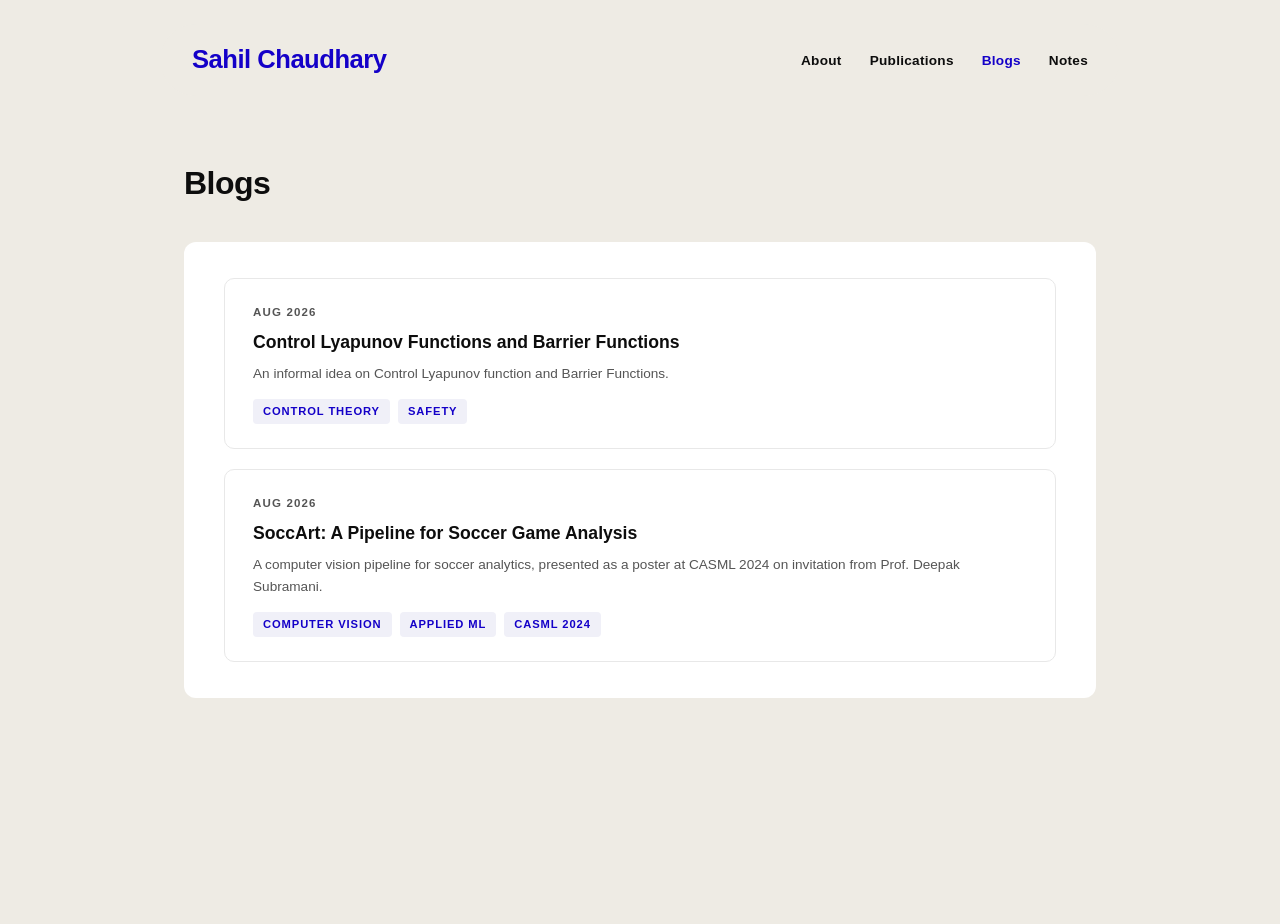
==== blogs.html @ d7c9ebf5 "Add SoccArt blog post and unify site typography - New blog post covering the SoccArt soccer-analysis" ====
<!DOCTYPE html>
<html lang="en">
<head>
  <meta charset="UTF-8" />
  <meta name="viewport" content="width=device-width, initial-scale=1.0" />
  <title>Blogs · Sahil Chaudhary</title>
  <link rel="stylesheet" href="style.css" />
</head>
<body>

  <nav>
    <a href="index.html" class="nav-name">Sahil Chaudhary</a>
    <ul class="nav-links">
      <li><a href="index.html">About</a></li>
      <li><a href="publications.html">Publications</a></li>
      <li><a href="blogs.html" class="active">Blogs</a></li>
      <li><a href="notes.html">Notes</a></li>
    </ul>
  </nav>

  <div class="page">

    <div class="page-header">
      <h1>Blogs</h1>
    </div>

    <div class="card">
      <div class="blog-grid">

        <!-- ── ADD NEW BLOG POSTS BELOW THIS LINE ── -->
        <!-- Each post is a separate HTML file in the /blogs/ folder.        -->
        <!-- Copy one <a class="blog-card"> block, update the href and text. -->

        <!-- EXAMPLE POST — delete or replace this -->
        
        <!-- <a href="blogs/density_functions.html" class="blog-card">
          <p class="blog-date">June 2026</p>
          <p class="blog-title">Neural Control Density Functions</p>
          <p class="blog-excerpt">
            An overview of our ICML 2026 paper on blending neural control density functions for stabilization and safety.
          </p>
          <div class="blog-tags">
            <span class="tag">Control Theory</span>
            <span class="tag">ML</span>
            <span class="tag">ICML 2026</span>
          </div>
        </a> -->
        
        <a href="blogs/example-post.html" class="blog-card">
          <p class="blog-date">Aug 2026</p>
          <p class="blog-title">Control Lyapunov Functions and Barrier Functions</p>
          <p class="blog-excerpt">
            An informal idea on Control Lyapunov function and Barrier Functions.
          </p>
          <div class="blog-tags">
            <span class="tag">Control Theory</span>
            <span class="tag">Safety</span>
          </div>
        </a>

        <a href="blogs/soccart.html" class="blog-card">
          <p class="blog-date">Aug 2026</p>
          <p class="blog-title">SoccArt: A Pipeline for Soccer Game Analysis</p>
          <p class="blog-excerpt">
            A computer vision pipeline for soccer analytics, presented as a poster at CASML 2024 on invitation
            from Prof. Deepak Subramani.
          </p>
          <div class="blog-tags">
            <span class="tag">Computer Vision</span>
            <span class="tag">Applied ML</span>
            <span class="tag">CASML 2024</span>
          </div>
        </a>

        <!-- ── END BLOG POSTS ── -->

      </div>
    </div>

  </div>

</body>
</html>
---- style.css ----
:root {
  --blue: #1400C8;
  --white: #FFFFFF;
  --off-white: #eeebe4;
  --red: #E8000D;
  --dark: #0D0D0D;
  --card-bg: #FFFFFF;
  --text-muted: #555;
}

* {
  margin: 0;
  padding: 0;
  box-sizing: border-box;
}

html {
  scroll-behavior: smooth;
}

body {
  background: var(--off-white);
  color: var(--white);
  font-family: Arial, Helvetica, sans-serif;
  font-size: 15px;
  line-height: 1.7;
  min-height: 100vh;
}

/* ── NAV ── */
nav {
  background: var(--off-white);
  border-radius: 999px;
  margin: 24px auto;
  max-width: 960px;
  padding: 14px 32px;
  display: flex;
  align-items: center;
  justify-content: space-between;
}

.nav-name {
  font-weight: 700;
  font-size: 1.6rem;
  color: var(--blue);
  text-decoration: none;
  letter-spacing: -0.5px;
}

.nav-links {
  display: flex;
  gap: 28px;
  list-style: none;
}

.nav-links a {
  font-weight: 700;
  font-size: 0.85rem;
  color: var(--dark);
  text-decoration: none;
  letter-spacing: 0.02em;
  transition: color 0.2s;
}

.nav-links a:hover,
.nav-links a.active {
  color: var(--blue);
}

/* ──  WRAPPER ── */
.page {
  max-width: 960px;
  margin: 0 auto;
  padding: 0 24px 80px;
}

/* ── HERO (About page) ── */
.hero {
  display: grid;
  grid-template-columns: 1fr auto;
  gap: 48px;
  align-items: center;
  padding: 40px 0 48px;
}

.hero-text h1 {
  font-size: 2.4rem;
  font-weight: 700;
  line-height: 1.2;
  margin-bottom: 8px;
  letter-spacing: -0.5px;
  color: #000000;
}

.hero-text .role {
  font-size: 0.8rem;
  font-weight: 700;
  letter-spacing: 0.15em;
  text-transform: uppercase;
  color: rgba(0, 0, 0, 0.6);
  margin-bottom: 24px;
}

.hero-text p {
  color: rgba(0, 0, 0, 0.88);
  font-size: 0.92rem;
  margin-bottom: 16px;
  max-width: 520px;
}

.hero-text p strong {
  color: var(--dark);
  font-weight: 700;
}

/* Links inside the blue hero section */
.hero-text a {
  color: #000000;
  text-underline-offset: 3px;
}

.hero-text a:hover {
  color: #202020;
  /* color: var(--white); */
}
.contact-links {
  display: flex;
  gap: 16px;
  margin-top: 28px;
  flex-wrap: wrap;
}

.contact-links a {
  color: var(--dark);
  font-size: 0.78rem;
  font-weight: 700;
  letter-spacing: 0.08em;
  text-decoration: none;
  border: 1.5px solid rgba(0, 0, 0, 0.4);
  padding: 7px 18px;
  border-radius: 999px;
  transition: all 0.2s;
}

.contact-links a:hover {
  background: var(--dark);
  color: var(--white);
  border-color: var(--dark);
}

.hero-photo {
  width: 250px;
  height: 250px;
  border-radius: 50%;
  object-fit: cover;
  object-position: center top;
  border: 4px solid rgba(21, 10, 76, 0.2);
  flex-shrink: 0;
}

/* ── CARD ── */
.card {
  background: var(--card-bg);
  color: var(--dark);
  border-radius: 12px;
  padding: 36px 40px;
  margin-bottom: 24px;
}

.card h2 {
  font-size: 1.6rem;
  font-weight: 700;
  margin-bottom: 28px;
  color: var(--dark);
}

/* ── NEWS ── */
.news-item {
  display: grid;
  grid-template-columns: auto 1fr;
  gap: 12px 20px;
  padding: 14px 0;
  border-bottom: 1px solid #eee;
  align-items: start;
}

.news-item:last-child {
  border-bottom: none;
}

.news-tag {
  font-size: 0.7rem;
  font-weight: 700;
  letter-spacing: 0.1em;
  text-transform: uppercase;
  background: var(--blue);
  color: var(--white);
  padding: 3px 10px;
  border-radius: 4px;
  white-space: nowrap;
  margin-top: 2px;
}

.news-tag.red { background: var(--red); }
.news-tag.dark { background: var(--dark); }

.news-text {
  font-size: 0.88rem;
  color: #222;
  line-height: 1.6;
}

.news-text strong { color: var(--blue); }
.news-text .highlight { color: var(--red); font-weight: 700; }

/* ── PUBLICATIONS ── */
.pub-item {
  padding: 20px 0;
  border-bottom: 1px solid #eee;
}

.pub-item:last-child { border-bottom: none; }

.pub-venue {
  font-size: 0.72rem;
  font-weight: 700;
  letter-spacing: 0.12em;
  text-transform: uppercase;
  color: var(--red);
  margin-bottom: 6px;
}

.pub-title {
  font-size: 1.15rem;
  font-weight: 700;
  color: var(--dark);
  text-decoration: none;
  line-height: 1.4;
  display: block;
  margin-bottom: 8px;
  transition: color 0.2s;
}

.pub-title:hover { color: var(--blue); }

.pub-authors {
  font-size: 0.82rem;
  color: var(--text-muted);
}

.pub-links {
  margin-top: 10px;
  display: flex;
  gap: 10px;
}

.pub-links a {
  font-size: 0.75rem;
  font-weight: 700;
  letter-spacing: 0.06em;
  color: var(--blue);
  text-decoration: none;
  border: 1.5px solid var(--blue);
  padding: 4px 12px;
  border-radius: 4px;
  transition: all 0.2s;
}

.pub-links a:hover {
  background: var(--blue);
  color: var(--white);
}

/* ── BLOGS ── */
.blog-grid {
  display: grid;
  gap: 20px;
}

.blog-card {
  border: 1.5px solid #e8e8e8;
  border-radius: 10px;
  padding: 24px 28px;
  text-decoration: none;
  color: var(--dark);
  transition: all 0.2s;
  display: block;
}

.blog-card:hover {
  border-color: var(--blue);
  transform: translateY(-2px);
  box-shadow: 0 8px 24px rgba(20,0,200,0.08);
}

.blog-date {
  font-size: 0.72rem;
  font-weight: 700;
  letter-spacing: 0.1em;
  text-transform: uppercase;
  color: var(--text-muted);
  margin-bottom: 8px;
}

.blog-title {
  font-size: 1.1rem;
  font-weight: 700;
  margin-bottom: 8px;
  line-height: 1.4;
}

.blog-excerpt {
  font-size: 0.85rem;
  color: var(--text-muted);
  line-height: 1.6;
}

.blog-tags {
  margin-top: 14px;
  display: flex;
  gap: 8px;
  flex-wrap: wrap;
}

.tag {
  font-size: 0.7rem;
  font-weight: 700;
  letter-spacing: 0.08em;
  text-transform: uppercase;
  background: #f0f0f8;
  color: var(--blue);
  padding: 3px 10px;
  border-radius: 4px;
}

/* ── NOTES ── */
.notes-section {
  margin-bottom: 32px;
}

.notes-section h3 {
  font-size: 1.1rem;
  font-weight: 700;
  color: var(--dark);
  margin-bottom: 16px;
  padding-bottom: 10px;
  border-bottom: 2px solid #f0f0f0;
}

.note-item {
  display: flex;
  justify-content: space-between;
  align-items: center;
  padding: 12px 0;
  border-bottom: 1px dashed #eee;
  gap: 16px;
}

.note-item:last-child { border-bottom: none; }

.note-title {
  font-size: 0.88rem;
  color: var(--dark);
  text-decoration: none;
  transition: color 0.2s;
}

.note-title:hover { color: var(--blue); }

.note-meta {
  font-size: 0.72rem;
  font-weight: 700;
  letter-spacing: 0.06em;
  text-transform: uppercase;
  color: var(--text-muted);
  white-space: nowrap;
}

/* ── EMPTY STATE ── */
.empty-state {
  text-align: center;
  padding: 60px 20px;
  color: var(--text-muted);
}

.empty-state p {
  font-size: 0.88rem;
  margin-top: 12px;
}

/* ── PAGE HEADER (non-home pages) ── */
.page-header {
  padding: 36px 0 32px;
}

.page-header h1 {
  font-size: 2rem;
  font-weight: 700;
  letter-spacing: -0.5px;
  color: var(--dark);
}

/* ── RESPONSIVE ── */
@media (max-width: 640px) {
  nav {
    border-radius: 16px;
    margin: 12px;
    padding: 14px 20px;
    flex-wrap: wrap;
    gap: 12px;
  }

  .nav-links { gap: 16px; }

  .hero {
    grid-template-columns: 1fr;
    text-align: center;
  }

  .hero-photo {
    width: 150px;
    height: 150px;
    margin: 0 auto;
    order: -1;
  }

  .contact-links { justify-content: center; }

  .card { padding: 24px 20px; }

  .news-item { grid-template-columns: 1fr; }
}
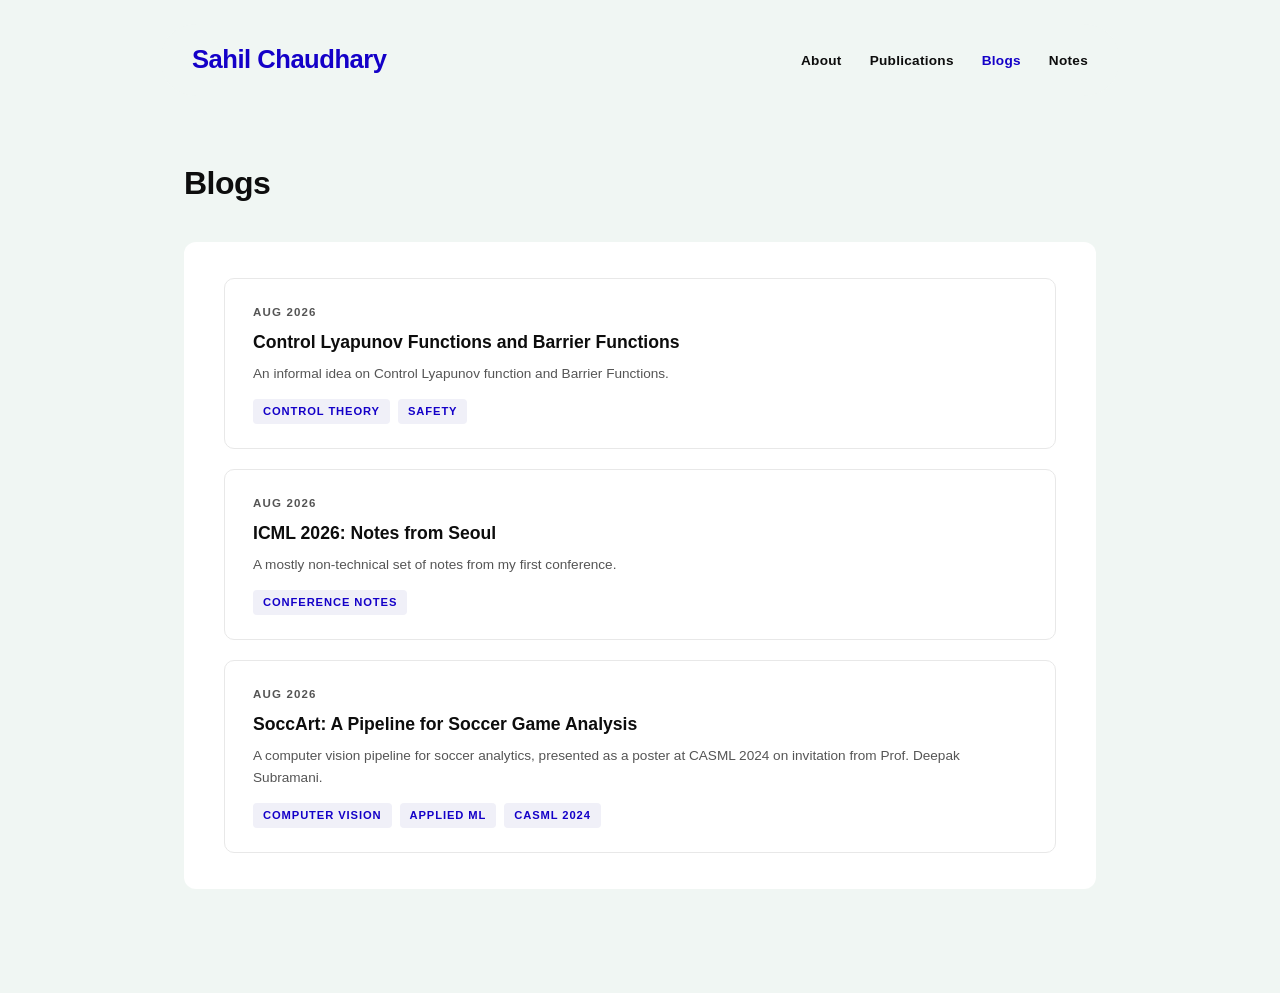
==== commit 69b71add: "added ICML blog" ====
--- a/blogs.html
+++ b/blogs.html
@@ -58,6 +58,17 @@
           </div>
         </a>
 
+        <a href="blogs/ICML_2026_Korea.html" class="blog-card">
+          <p class="blog-date">Aug 2026</p>
+          <p class="blog-title">ICML 2026: Notes from Seoul</p>
+          <p class="blog-excerpt">
+            A mostly non-technical set of notes from my first conference.
+          </p>
+          <div class="blog-tags">
+            <span class="tag">Conference Notes</span>
+          </div>
+        </a>
+
         <a href="blogs/soccart.html" class="blog-card">
           <p class="blog-date">Aug 2026</p>
           <p class="blog-title">SoccArt: A Pipeline for Soccer Game Analysis</p>
--- a/style.css
+++ b/style.css
@@ -1,7 +1,7 @@
 :root {
   --blue: #1400C8;
   --white: #FFFFFF;
-  --off-white: #eeebe4;
+  --off-white: #f0f6f3;
   --red: #E8000D;
   --dark: #0D0D0D;
   --card-bg: #FFFFFF;
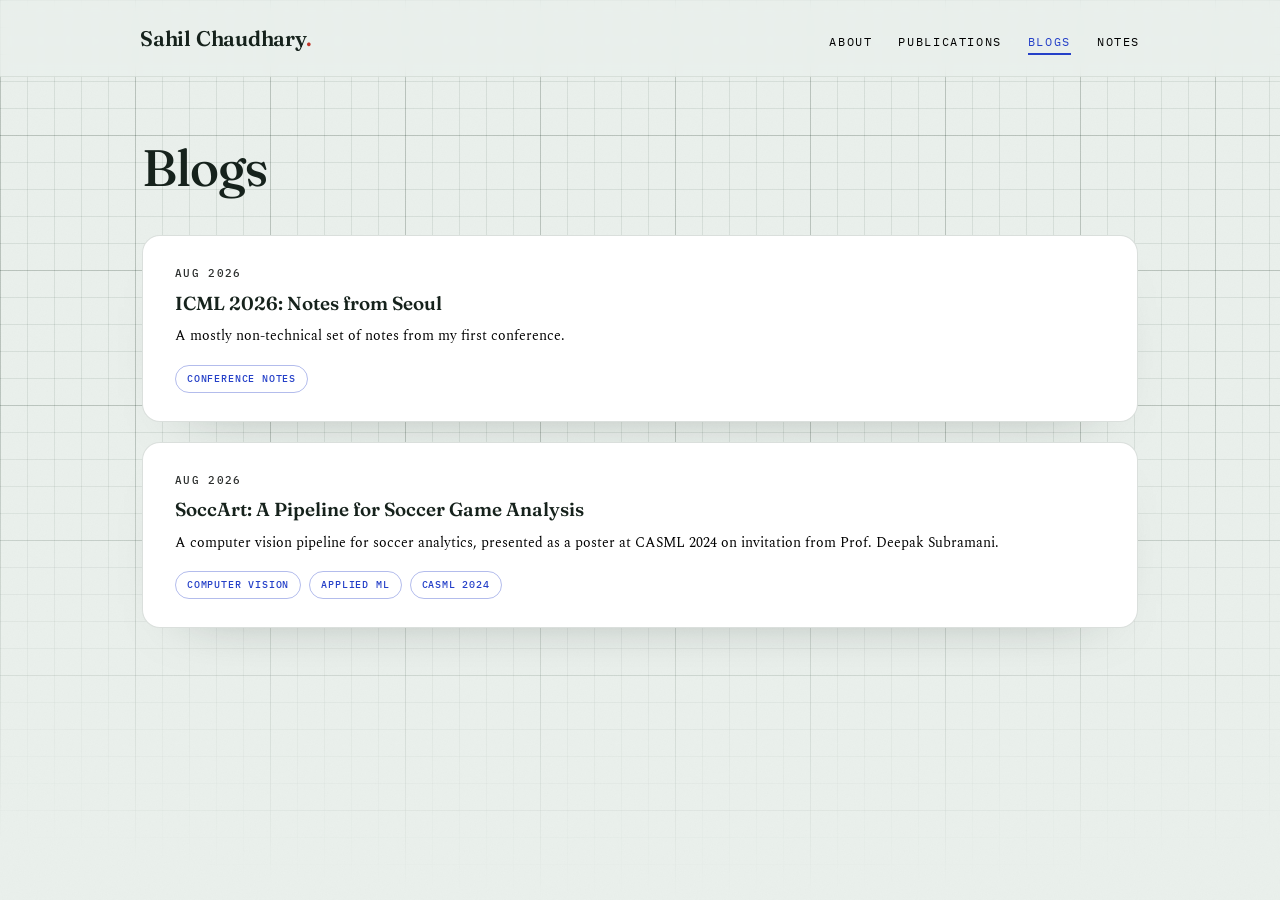
==== commit bf0d5451: "added some stylezation" ====
--- a/blogs.html
+++ b/blogs.html
@@ -4,91 +4,99 @@
   <meta charset="UTF-8" />
   <meta name="viewport" content="width=device-width, initial-scale=1.0" />
   <title>Blogs · Sahil Chaudhary</title>
+  <link rel="preconnect" href="https://fonts.googleapis.com">
+  <link rel="preconnect" href="https://fonts.gstatic.com" crossorigin>
+  <link href="https://fonts.googleapis.com/css2?family=Fraunces:opsz,wght@9..144,400;9..144,500;9..144,600&family=Spectral:ital,wght@0,400;0,500;1,400&family=IBM+Plex+Mono:wght@400;500;600&display=swap" rel="stylesheet">
   <link rel="stylesheet" href="style.css" />
 </head>
 <body>
-
-  <nav>
-    <a href="index.html" class="nav-name">Sahil Chaudhary</a>
-    <ul class="nav-links">
-      <li><a href="index.html">About</a></li>
-      <li><a href="publications.html">Publications</a></li>
-      <li><a href="blogs.html" class="active">Blogs</a></li>
-      <li><a href="notes.html">Notes</a></li>
-    </ul>
-  </nav>
+  <div class="grid-layer" aria-hidden="true"></div>
+  <div class="grain-layer" aria-hidden="true"></div>
 
   <div class="page">
+    <header class="nav">
+      <div class="wrap nav-inner">
+        <a class="brand" href="index.html">Sahil Chaudhary<span class="dot">.</span></a>
+        <nav class="menu" aria-label="Primary">
+          <a href="index.html">About</a>
+          <a href="publications.html">Publications</a>
+          <a href="blogs.html" aria-current="page">Blogs</a>
+          <a href="notes.html">Notes</a>
+        </nav>
+      </div>
+    </header>
 
-    <div class="page-header">
-      <h1>Blogs</h1>
-    </div>
+    <main class="wrap">
+      <div class="page-head">
+        <h1>Blogs</h1>
+      </div>
 
-    <div class="card">
-      <div class="blog-grid">
+      <section class="section-block">
+        <div class="blog-grid">
 
-        <!-- ── ADD NEW BLOG POSTS BELOW THIS LINE ── -->
-        <!-- Each post is a separate HTML file in the /blogs/ folder.        -->
-        <!-- Copy one <a class="blog-card"> block, update the href and text. -->
+          <!-- ── ADD NEW BLOG POSTS BELOW THIS LINE ── -->
+          <!-- Each post is a separate HTML file in the /blogs/ folder.        -->
+          <!-- Copy one <a class="blog-card"> block, update the href and text. -->
 
-        <!-- EXAMPLE POST — delete or replace this -->
-        
-        <!-- <a href="blogs/density_functions.html" class="blog-card">
-          <p class="blog-date">June 2026</p>
-          <p class="blog-title">Neural Control Density Functions</p>
-          <p class="blog-excerpt">
-            An overview of our ICML 2026 paper on blending neural control density functions for stabilization and safety.
-          </p>
-          <div class="blog-tags">
-            <span class="tag">Control Theory</span>
-            <span class="tag">ML</span>
-            <span class="tag">ICML 2026</span>
-          </div>
-        </a> -->
-        
-        <a href="blogs/example-post.html" class="blog-card">
-          <p class="blog-date">Aug 2026</p>
-          <p class="blog-title">Control Lyapunov Functions and Barrier Functions</p>
-          <p class="blog-excerpt">
-            An informal idea on Control Lyapunov function and Barrier Functions.
-          </p>
-          <div class="blog-tags">
-            <span class="tag">Control Theory</span>
-            <span class="tag">Safety</span>
-          </div>
-        </a>
+          <!-- EXAMPLE POST — delete or replace this -->
 
-        <a href="blogs/ICML_2026_Korea.html" class="blog-card">
-          <p class="blog-date">Aug 2026</p>
-          <p class="blog-title">ICML 2026: Notes from Seoul</p>
-          <p class="blog-excerpt">
-            A mostly non-technical set of notes from my first conference.
-          </p>
-          <div class="blog-tags">
-            <span class="tag">Conference Notes</span>
-          </div>
-        </a>
+          <!-- <a href="blogs/density_functions.html" class="blog-card reveal">
+            <p class="blog-date">June 2026</p>
+            <p class="blog-title">Neural Control Density Functions</p>
+            <p class="blog-excerpt">
+              An overview of our ICML 2026 paper on blending neural control density functions for stabilization and safety.
+            </p>
+            <div class="blog-tags">
+              <span class="tag-pill">Control Theory</span>
+              <span class="tag-pill">ML</span>
+              <span class="tag-pill">ICML 2026</span>
+            </div>
+          </a> -->
+<!-- 
+          <a href="blogs/example-post.html" class="blog-card reveal">
+            <p class="blog-date">Aug 2026</p>
+            <p class="blog-title">Control Lyapunov Functions and Barrier Functions</p>
+            <p class="blog-excerpt">
+              An informal idea on Control Lyapunov function and Barrier Functions.
+            </p>
+            <div class="blog-tags">
+              <span class="tag-pill">Control Theory</span>
+              <span class="tag-pill">Safety</span>
+            </div>
+          </a> -->
 
-        <a href="blogs/soccart.html" class="blog-card">
-          <p class="blog-date">Aug 2026</p>
-          <p class="blog-title">SoccArt: A Pipeline for Soccer Game Analysis</p>
-          <p class="blog-excerpt">
-            A computer vision pipeline for soccer analytics, presented as a poster at CASML 2024 on invitation
-            from Prof. Deepak Subramani.
-          </p>
-          <div class="blog-tags">
-            <span class="tag">Computer Vision</span>
-            <span class="tag">Applied ML</span>
-            <span class="tag">CASML 2024</span>
-          </div>
-        </a>
+          <a href="blogs/ICML_2026_Korea.html" class="blog-card reveal">
+            <p class="blog-date">Aug 2026</p>
+            <p class="blog-title">ICML 2026: Notes from Seoul</p>
+            <p class="blog-excerpt">
+              A mostly non-technical set of notes from my first conference.
+            </p>
+            <div class="blog-tags">
+              <span class="tag-pill">Conference Notes</span>
+            </div>
+          </a>
 
-        <!-- ── END BLOG POSTS ── -->
+          <a href="blogs/soccart.html" class="blog-card reveal">
+            <p class="blog-date">Aug 2026</p>
+            <p class="blog-title">SoccArt: A Pipeline for Soccer Game Analysis</p>
+            <p class="blog-excerpt">
+              A computer vision pipeline for soccer analytics, presented as a poster at CASML 2024 on invitation
+              from Prof. Deepak Subramani.
+            </p>
+            <div class="blog-tags">
+              <span class="tag-pill">Computer Vision</span>
+              <span class="tag-pill">Applied ML</span>
+              <span class="tag-pill">CASML 2024</span>
+            </div>
+          </a>
 
-      </div>
-    </div>
+          <!-- ── END BLOG POSTS ── -->
 
+        </div>
+      </section>
+    </main>
   </div>
 
+  <script src="script.js"></script>
 </body>
 </html>
--- a/style.css
+++ b/style.css
@@ -1,432 +1,284 @@
-:root {
-  --blue: #1400C8;
-  --white: #FFFFFF;
-  --off-white: #f0f6f3;
-  --red: #E8000D;
-  --dark: #0D0D0D;
-  --card-bg: #FFFFFF;
-  --text-muted: #555;
-}
-
-* {
-  margin: 0;
-  padding: 0;
-  box-sizing: border-box;
-}
-
-html {
-  scroll-behavior: smooth;
-}
-
-body {
-  background: var(--off-white);
-  color: var(--white);
-  font-family: Arial, Helvetica, sans-serif;
-  font-size: 15px;
-  line-height: 1.7;
-  min-height: 100vh;
-}
-
-/* ── NAV ── */
-nav {
-  background: var(--off-white);
-  border-radius: 999px;
-  margin: 24px auto;
-  max-width: 960px;
-  padding: 14px 32px;
-  display: flex;
-  align-items: center;
-  justify-content: space-between;
-}
-
-.nav-name {
-  font-weight: 700;
-  font-size: 1.6rem;
-  color: var(--blue);
-  text-decoration: none;
-  letter-spacing: -0.5px;
-}
-
-.nav-links {
-  display: flex;
-  gap: 28px;
-  list-style: none;
-}
-
-.nav-links a {
-  font-weight: 700;
-  font-size: 0.85rem;
-  color: var(--dark);
-  text-decoration: none;
-  letter-spacing: 0.02em;
-  transition: color 0.2s;
-}
-
-.nav-links a:hover,
-.nav-links a.active {
-  color: var(--blue);
-}
-
-/* ──  WRAPPER ── */
-.page {
-  max-width: 960px;
-  margin: 0 auto;
-  padding: 0 24px 80px;
-}
-
-/* ── HERO (About page) ── */
-.hero {
-  display: grid;
-  grid-template-columns: 1fr auto;
-  gap: 48px;
-  align-items: center;
-  padding: 40px 0 48px;
-}
-
-.hero-text h1 {
-  font-size: 2.4rem;
-  font-weight: 700;
-  line-height: 1.2;
-  margin-bottom: 8px;
-  letter-spacing: -0.5px;
-  color: #000000;
-}
-
-.hero-text .role {
-  font-size: 0.8rem;
-  font-weight: 700;
-  letter-spacing: 0.15em;
-  text-transform: uppercase;
-  color: rgba(0, 0, 0, 0.6);
-  margin-bottom: 24px;
-}
-
-.hero-text p {
-  color: rgba(0, 0, 0, 0.88);
-  font-size: 0.92rem;
-  margin-bottom: 16px;
-  max-width: 520px;
-}
-
-.hero-text p strong {
-  color: var(--dark);
-  font-weight: 700;
-}
-
-/* Links inside the blue hero section */
-.hero-text a {
-  color: #000000;
-  text-underline-offset: 3px;
-}
-
-.hero-text a:hover {
-  color: #202020;
-  /* color: var(--white); */
-}
-.contact-links {
-  display: flex;
-  gap: 16px;
-  margin-top: 28px;
-  flex-wrap: wrap;
-}
-
-.contact-links a {
-  color: var(--dark);
-  font-size: 0.78rem;
-  font-weight: 700;
-  letter-spacing: 0.08em;
-  text-decoration: none;
-  border: 1.5px solid rgba(0, 0, 0, 0.4);
-  padding: 7px 18px;
-  border-radius: 999px;
-  transition: all 0.2s;
-}
-
-.contact-links a:hover {
-  background: var(--dark);
-  color: var(--white);
-  border-color: var(--dark);
-}
-
-.hero-photo {
-  width: 250px;
-  height: 250px;
-  border-radius: 50%;
-  object-fit: cover;
-  object-position: center top;
-  border: 4px solid rgba(21, 10, 76, 0.2);
-  flex-shrink: 0;
-}
-
-/* ── CARD ── */
-.card {
-  background: var(--card-bg);
-  color: var(--dark);
-  border-radius: 12px;
-  padding: 36px 40px;
-  margin-bottom: 24px;
-}
-
-.card h2 {
-  font-size: 1.6rem;
-  font-weight: 700;
-  margin-bottom: 28px;
-  color: var(--dark);
-}
-
-/* ── NEWS ── */
-.news-item {
-  display: grid;
-  grid-template-columns: auto 1fr;
-  gap: 12px 20px;
-  padding: 14px 0;
-  border-bottom: 1px solid #eee;
-  align-items: start;
-}
-
-.news-item:last-child {
-  border-bottom: none;
-}
-
-.news-tag {
-  font-size: 0.7rem;
-  font-weight: 700;
-  letter-spacing: 0.1em;
-  text-transform: uppercase;
-  background: var(--blue);
-  color: var(--white);
-  padding: 3px 10px;
-  border-radius: 4px;
-  white-space: nowrap;
-  margin-top: 2px;
-}
-
-.news-tag.red { background: var(--red); }
-.news-tag.dark { background: var(--dark); }
-
-.news-text {
-  font-size: 0.88rem;
-  color: #222;
-  line-height: 1.6;
-}
-
-.news-text strong { color: var(--blue); }
-.news-text .highlight { color: var(--red); font-weight: 700; }
-
-/* ── PUBLICATIONS ── */
-.pub-item {
-  padding: 20px 0;
-  border-bottom: 1px solid #eee;
-}
-
-.pub-item:last-child { border-bottom: none; }
-
-.pub-venue {
-  font-size: 0.72rem;
-  font-weight: 700;
-  letter-spacing: 0.12em;
-  text-transform: uppercase;
-  color: var(--red);
-  margin-bottom: 6px;
-}
-
-.pub-title {
-  font-size: 1.15rem;
-  font-weight: 700;
-  color: var(--dark);
-  text-decoration: none;
-  line-height: 1.4;
-  display: block;
-  margin-bottom: 8px;
-  transition: color 0.2s;
-}
-
-.pub-title:hover { color: var(--blue); }
-
-.pub-authors {
-  font-size: 0.82rem;
-  color: var(--text-muted);
-}
-
-.pub-links {
-  margin-top: 10px;
-  display: flex;
-  gap: 10px;
-}
-
-.pub-links a {
-  font-size: 0.75rem;
-  font-weight: 700;
-  letter-spacing: 0.06em;
-  color: var(--blue);
-  text-decoration: none;
-  border: 1.5px solid var(--blue);
-  padding: 4px 12px;
-  border-radius: 4px;
-  transition: all 0.2s;
-}
-
-.pub-links a:hover {
-  background: var(--blue);
-  color: var(--white);
-}
-
-/* ── BLOGS ── */
-.blog-grid {
-  display: grid;
-  gap: 20px;
-}
-
-.blog-card {
-  border: 1.5px solid #e8e8e8;
-  border-radius: 10px;
-  padding: 24px 28px;
-  text-decoration: none;
-  color: var(--dark);
-  transition: all 0.2s;
-  display: block;
-}
-
-.blog-card:hover {
-  border-color: var(--blue);
-  transform: translateY(-2px);
-  box-shadow: 0 8px 24px rgba(20,0,200,0.08);
-}
-
-.blog-date {
-  font-size: 0.72rem;
-  font-weight: 700;
-  letter-spacing: 0.1em;
-  text-transform: uppercase;
-  color: var(--text-muted);
-  margin-bottom: 8px;
-}
-
-.blog-title {
-  font-size: 1.1rem;
-  font-weight: 700;
-  margin-bottom: 8px;
-  line-height: 1.4;
-}
-
-.blog-excerpt {
-  font-size: 0.85rem;
-  color: var(--text-muted);
-  line-height: 1.6;
-}
-
-.blog-tags {
-  margin-top: 14px;
-  display: flex;
-  gap: 8px;
-  flex-wrap: wrap;
-}
-
-.tag {
-  font-size: 0.7rem;
-  font-weight: 700;
-  letter-spacing: 0.08em;
-  text-transform: uppercase;
-  background: #f0f0f8;
-  color: var(--blue);
-  padding: 3px 10px;
-  border-radius: 4px;
-}
-
-/* ── NOTES ── */
-.notes-section {
-  margin-bottom: 32px;
-}
-
-.notes-section h3 {
-  font-size: 1.1rem;
-  font-weight: 700;
-  color: var(--dark);
-  margin-bottom: 16px;
-  padding-bottom: 10px;
-  border-bottom: 2px solid #f0f0f0;
-}
-
-.note-item {
-  display: flex;
-  justify-content: space-between;
-  align-items: center;
-  padding: 12px 0;
-  border-bottom: 1px dashed #eee;
-  gap: 16px;
-}
-
-.note-item:last-child { border-bottom: none; }
-
-.note-title {
-  font-size: 0.88rem;
-  color: var(--dark);
-  text-decoration: none;
-  transition: color 0.2s;
-}
-
-.note-title:hover { color: var(--blue); }
-
-.note-meta {
-  font-size: 0.72rem;
-  font-weight: 700;
-  letter-spacing: 0.06em;
-  text-transform: uppercase;
-  color: var(--text-muted);
-  white-space: nowrap;
-}
-
-/* ── EMPTY STATE ── */
-.empty-state {
-  text-align: center;
-  padding: 60px 20px;
-  color: var(--text-muted);
-}
-
-.empty-state p {
-  font-size: 0.88rem;
-  margin-top: 12px;
-}
-
-/* ── PAGE HEADER (non-home pages) ── */
-.page-header {
-  padding: 36px 0 32px;
-}
-
-.page-header h1 {
-  font-size: 2rem;
-  font-weight: 700;
-  letter-spacing: -0.5px;
-  color: var(--dark);
-}
-
-/* ── RESPONSIVE ── */
-@media (max-width: 640px) {
-  nav {
-    border-radius: 16px;
-    margin: 12px;
-    padding: 14px 20px;
-    flex-wrap: wrap;
-    gap: 12px;
-  }
-
-  .nav-links { gap: 16px; }
-
-  .hero {
-    grid-template-columns: 1fr;
-    text-align: center;
-  }
-
-  .hero-photo {
-    width: 150px;
-    height: 150px;
-    margin: 0 auto;
-    order: -1;
-  }
-
-  .contact-links { justify-content: center; }
-
-  .card { padding: 24px 20px; }
-
-  .news-item { grid-template-columns: 1fr; }
-}
+:root{
+  --paper:#eaf0ec;
+  --ink:#16221c;
+  --ink-soft:#000000;
+  --ink-faint:#2c2f2e;
+  --pen-blue:#2540c8;
+  --pen-blue-deep:#1b2e8f;
+  --pen-red:#bf3529;
+  --line:rgba(30,55,42,.09);
+  --line-strong:rgba(30,55,42,.16);
+  --frame:#fbfdfb;
+  --grain:.05;
+  --serif:"Spectral",Georgia,serif;
+  --display:"Fraunces",Georgia,serif;
+  --mono:"IBM Plex Mono",ui-monospace,SFMono-Regular,Menlo,monospace;
+}
+
+*{box-sizing:border-box;}
+html{scroll-behavior:smooth;}
+body{
+  margin:0;
+  background:var(--paper);
+  color:var(--ink);
+  font-family:var(--serif);
+  font-size:17px;
+  line-height:1.72;
+  -webkit-font-smoothing:antialiased;
+  text-rendering:optimizeLegibility;
+}
+
+/* ---- graph-paper grid (fixed, behind everything) ---- */
+.grid-layer{
+  position:fixed; inset:0; z-index:0; pointer-events:none;
+  background-image:
+    linear-gradient(to right, var(--line) 1px, transparent 1px),
+    linear-gradient(to bottom, var(--line) 1px, transparent 1px),
+    linear-gradient(to right, var(--line-strong) 1px, transparent 1px),
+    linear-gradient(to bottom, var(--line-strong) 1px, transparent 1px);
+  background-size:27px 27px, 27px 27px, 135px 135px, 135px 135px;
+  -webkit-mask-image:radial-gradient(140% 100% at 50% 0%, #000 55%, transparent 100%);
+          mask-image:radial-gradient(140% 100% at 50% 0%, #000 55%, transparent 100%);
+}
+/* ---- film grain (fixed, opacity driven by scroll) ---- */
+.grain-layer{
+  position:fixed; inset:0; z-index:1; pointer-events:none;
+  mix-blend-mode:multiply;
+  opacity:var(--grain);
+  transition:opacity .25s linear;
+  background-image:url("data:image/svg+xml;utf8,<svg xmlns='http://www.w3.org/2000/svg' width='220' height='220'><filter id='n'><feTurbulence type='fractalNoise' baseFrequency='0.82' numOctaves='2' stitchTiles='stitch'/><feColorMatrix type='saturate' values='0'/></filter><rect width='100%25' height='100%25' filter='url(%23n)'/></svg>");
+  background-size:220px 220px;
+}
+
+.page{position:relative; z-index:2;}
+.wrap{max-width:1000px; margin:0 auto; padding:0 2px;}
+
+/* ---- top nav ---- */
+header.nav{
+  position:sticky; top:0; z-index:20;
+  backdrop-filter:blur(7px);
+  background:color-mix(in srgb, var(--paper) 78%, transparent);
+  border-bottom:1px solid var(--line);
+}
+.nav-inner{display:flex; align-items:baseline; justify-content:space-between; padding:20px 0;}
+.brand{
+  font-family:var(--display); font-weight:600; font-size:1.32rem; letter-spacing:-.01em;
+  color:var(--ink); text-decoration:none;
+}
+.brand .dot{color:var(--pen-red);}
+nav.menu{display:flex; gap:26px;}
+nav.menu a{
+  font-family:var(--mono); font-size:.72rem; letter-spacing:.14em; text-transform:uppercase;
+  color:var(--ink-soft); text-decoration:none; padding-bottom:3px; position:relative;
+}
+nav.menu a[aria-current="page"]{color:var(--pen-blue);}
+nav.menu a::after{
+  content:""; position:absolute; left:0; right:100%; bottom:0; height:1.5px;
+  background:var(--pen-blue); transition:right .28s cubic-bezier(.2,.7,.2,1);
+}
+nav.menu a:hover::after, nav.menu a[aria-current="page"]::after{right:0;}
+
+/* ---- hero (About page) ---- */
+.hero{display:grid; grid-template-columns:1.7fr .9fr; gap:56px; align-items:start; padding:76px 0 40px;}
+.eyebrow{
+  font-family:var(--mono); font-size:.74rem; letter-spacing:.2em; text-transform:uppercase;
+  color:var(--ink-soft); display:flex; align-items:center; gap:11px; margin:0 0 22px;
+}
+.eyebrow::before{content:""; width:8px; height:8px; background:var(--pen-red); display:inline-block;}
+h1.headline{
+  font-family:var(--display); font-optical-sizing:auto; font-weight:500;
+  font-size:clamp(2.5rem,5.6vw,3.85rem); line-height:1.02; letter-spacing:-.02em;
+  margin:0 0 18px; color:var(--ink);
+}
+h1.headline em{font-style:italic; color:var(--pen-blue-deep);}
+.subhead{
+  font-family:var(--mono); font-size:.82rem; letter-spacing:.02em; color:var(--ink-faint);
+  margin:0 0 30px;
+}
+.bio p{margin:0 0 18px; color:var(--ink-soft); max-width:95ch;}
+.bio p:last-child{margin-bottom:0;}
+.bio strong{color:var(--ink); font-weight:600;}
+.bio .name{color:var(--ink); font-weight:600; border-bottom:1.5px solid var(--line-strong);}
+.bio .work{font-style:italic;}
+a.link{color:var(--pen-blue); text-decoration:none; border-bottom:1.5px solid color-mix(in srgb,var(--pen-blue) 35%, transparent); transition:border-color .2s;}
+a.link:hover{border-bottom-color:var(--pen-blue);}
+
+/* ---- photo figure ---- */
+figure.figure{margin:6px 0 0; position:relative; max-width:260px; margin-left:auto;}
+.frame{
+  position:relative; border-radius:20px; overflow:hidden;
+  background:var(--frame);
+  padding:5px;
+  border:0.8px solid var(--line-strong);
+  box-shadow:0 1px 0 rgba(255,255,255,.6) inset, 0 18px 40px -24px rgba(22,34,28,.55);
+}
+.portrait{display:block; width:100%; height:auto; border-radius:13px; aspect-ratio:4/5; object-fit:cover; object-position:center 20%;}
+
+/* ---- link pills ---- */
+.pills{display:flex; flex-wrap:wrap; gap:11px; margin-top:34px;}
+.pill{
+  font-family:var(--mono); font-size:.74rem; letter-spacing:.04em;
+  color:var(--ink); text-decoration:none;
+  border:1px solid var(--line-strong); border-radius:999px; padding:9px 17px;
+  background:transparent; transition:all .2s ease;
+}
+.pill:hover{background:var(--pen-blue); color:#fff; border-color:var(--pen-blue);}
+.pill:focus-visible{outline:2px solid var(--pen-blue); outline-offset:2px;}
+
+/* ---- white content panels ---- */
+.panel{
+  background:#ffffff;
+  border:1px solid var(--line-strong);
+  border-radius:22px;
+  padding:44px 48px;
+  box-shadow:0 24px 60px -40px rgba(22,34,28,.55);
+}
+
+/* ---- page header (non-home pages) ---- */
+.page-head{padding:64px 0 12px;}
+.page-head h1{
+  font-family:var(--display); font-optical-sizing:auto; font-weight:500;
+  font-size:clamp(2.2rem,4.6vw,3.2rem); line-height:1.05; letter-spacing:-.02em;
+  margin:0; color:var(--ink);
+}
+
+/* ---- generic section wrapper ---- */
+.section-block{padding:28px 0 100px;}
+
+/* ---- news / log list (About page) ---- */
+section.news{padding:50px 0 16px;}
+.section-head{display:flex; align-items:baseline; gap:16px; margin-bottom:8px;}
+.section-head h2{font-family:var(--display); font-weight:500; font-size:2rem; letter-spacing:-.02em; margin:0;}
+.section-head .kicker{font-family:var(--mono); font-size:.72rem; letter-spacing:.16em; text-transform:uppercase; color:var(--ink-faint);}
+
+ul.log{list-style:none; margin:22px 0 0; padding:0;}
+ul.log li{
+  display:grid; grid-template-columns:132px 1fr; gap:22px; align-items:start;
+  padding:20px 0; border-top:1px solid var(--line);
+}
+ul.log li:first-child{border-top:1px solid var(--line-strong);}
+.tag{
+  font-family:var(--mono); font-weight:500; font-size:.66rem; letter-spacing:.1em; text-transform:uppercase;
+  padding:5px 9px; border-radius:5px; white-space:nowrap; display:inline-block; line-height:1;
+  border:1.5px solid; justify-self:start;
+}
+.tag.blue{color:var(--pen-blue); border-color:color-mix(in srgb,var(--pen-blue) 45%,transparent);}
+.tag.red {color:var(--pen-red);  border-color:color-mix(in srgb,var(--pen-red) 45%,transparent);}
+.tag.ink {color:var(--ink);      border-color:var(--line-strong);}
+.entry{color:var(--ink-soft); margin:0; padding-top:1px;}
+.entry strong{color:var(--ink); font-weight:600;}
+.entry em{font-style:italic;}
+.entry .when{font-family:var(--mono); font-size:.74rem; color:var(--ink-faint); letter-spacing:.02em; white-space:nowrap; display:inline-block;}
+.entry .when::before{content:"· "; letter-spacing:0;}
+
+/* ---- note block (About page) ---- */
+section.note{padding:44px 0 100px;}
+.note-card{
+  border:1px solid var(--line-strong); border-radius:22px; padding:32px 36px;
+  background:#ffffff;
+  box-shadow:0 24px 60px -40px rgba(22,34,28,.55);
+  font-family:var(--mono); font-size:.86rem; line-height:1.75; color:var(--ink-soft);
+}
+.note-card p{margin:0 0 12px; display:flex; gap:12px;}
+.note-card p:last-child{margin-bottom:0;}
+.note-card .arw{color:var(--pen-red); flex:none;}
+
+/* ---- PUBLICATIONS ---- */
+.pub-item{padding:28px 0; border-top:1px solid var(--line);}
+.pub-item:first-child{padding-top:0; border-top:none;}
+.pub-venue{
+  font-family:var(--mono); font-size:.72rem; letter-spacing:.14em; text-transform:uppercase;
+  color:var(--pen-red); margin:0 0 8px;
+}
+.pub-title{
+  font-family:var(--display); font-weight:600; font-size:1.32rem; line-height:1.35;
+  color:var(--ink); text-decoration:none; display:block; margin-bottom:10px; transition:color .2s;
+}
+
+.pub-authors{font-family:var(--serif); font-size:.9rem; color:var(--ink-soft);}
+.pub-links{display:flex; flex-wrap:wrap; gap:10px; margin-top:16px;}
+.pub-links a{
+  font-family:var(--mono); font-size:.72rem; letter-spacing:.05em;
+  color:var(--pen-blue); text-decoration:none;
+  border:1px solid color-mix(in srgb,var(--pen-blue) 45%,transparent);
+  padding:6px 15px; border-radius:999px; transition:all .2s ease;
+}
+.pub-links a:hover{background:var(--pen-blue); color:#fff; border-color:var(--pen-blue);}
+
+/* ---- BLOGS ---- */
+.blog-grid{display:grid; gap:20px;}
+.blog-card{
+  border:1px solid var(--line-strong); border-radius:18px; padding:28px 32px;
+  text-decoration:none; color:var(--ink); background:#ffffff;
+  box-shadow:0 24px 60px -48px rgba(22,34,28,.5);
+  transition:all .2s ease; display:block;
+}
+.blog-card:hover{
+  border-color:var(--pen-blue); transform:translateY(-2px);
+  box-shadow:0 16px 40px -20px rgba(37,64,200,.16);
+}
+.blog-date{
+  font-family:var(--mono); font-size:.68rem; font-weight:500; letter-spacing:.12em; text-transform:uppercase;
+  color:var(--ink-faint); margin:0 0 8px;
+}
+.blog-title{font-family:var(--display); font-weight:600; font-size:1.18rem; margin:0 0 8px; line-height:1.4; color:var(--ink);}
+.blog-excerpt{font-family:var(--serif); font-size:.9rem; color:var(--ink-soft); line-height:1.65; margin:0;}
+.blog-tags{margin-top:16px; display:flex; gap:8px; flex-wrap:wrap;}
+.tag-pill{
+  font-family:var(--mono); font-size:.64rem; font-weight:500; letter-spacing:.08em; text-transform:uppercase;
+  color:var(--pen-blue); border:1px solid color-mix(in srgb,var(--pen-blue) 35%,transparent);
+  padding:4px 11px; border-radius:999px; display:inline-block;
+}
+
+/* ---- NOTES ---- */
+.notes-section{margin-bottom:36px;}
+.notes-section:last-child{margin-bottom:0;}
+.notes-section h3{
+  font-family:var(--display); font-weight:600; font-size:1.22rem; color:var(--ink);
+  margin:0 0 16px; padding-bottom:12px; border-bottom:1px solid var(--line-strong);
+}
+.notes-section .placeholder{font-family:var(--serif); font-style:italic; color:var(--ink-faint); margin:0;}
+
+.note-item{
+  display:flex; justify-content:space-between; align-items:center;
+  padding:14px 0; border-bottom:1px dashed var(--line); gap:16px;
+}
+.note-item:last-child{border-bottom:none;}
+.note-title{font-family:var(--serif); font-size:.92rem; color:var(--ink); text-decoration:none; transition:color .2s;}
+.note-title:hover{color:var(--pen-blue);}
+.note-meta{
+  font-family:var(--mono); font-size:.68rem; font-weight:500; letter-spacing:.06em; text-transform:uppercase;
+  color:var(--ink-faint); white-space:nowrap;
+}
+
+/* ---- EMPTY STATE ---- */
+.empty-state{text-align:center; padding:60px 20px; color:var(--ink-faint);}
+.empty-state p{font-family:var(--serif); font-size:.92rem; margin-top:12px;}
+
+/* ---- reveal motion ---- */
+.reveal{opacity:0; transform:translateY(14px); transition:opacity .6s ease, transform .6s cubic-bezier(.2,.7,.2,1);}
+.reveal.in{opacity:1; transform:none;}
+
+/* ---- responsive ---- */
+@media (max-width:820px){
+  .hero{grid-template-columns:1fr; gap:30px; padding:50px 0 30px;}
+  figure.figure{max-width:240px; margin:0 auto;}
+  ul.log li{grid-template-columns:1fr; gap:10px;}
+  .panel{padding:30px 24px;}
+  .note-card{padding:26px 22px;}
+  .wrap{padding:0 22px;}
+  nav.menu{gap:16px;}
+  .page-head{padding:44px 0 8px;}
+}
+@media (max-width:520px){
+  body{font-size:16px;}
+  nav.menu a{font-size:.64rem; letter-spacing:.1em;}
+  .brand{font-size:1.14rem;}
+}
+@media (prefers-reduced-motion:reduce){
+  html{scroll-behavior:auto;}
+  .reveal{opacity:1; transform:none; transition:none;}
+  .grain-layer{transition:none;}
+  *{transition-duration:.001ms !important;}
+}
+:focus-visible{outline:2px solid var(--pen-blue); outline-offset:2px; border-radius:2px;}
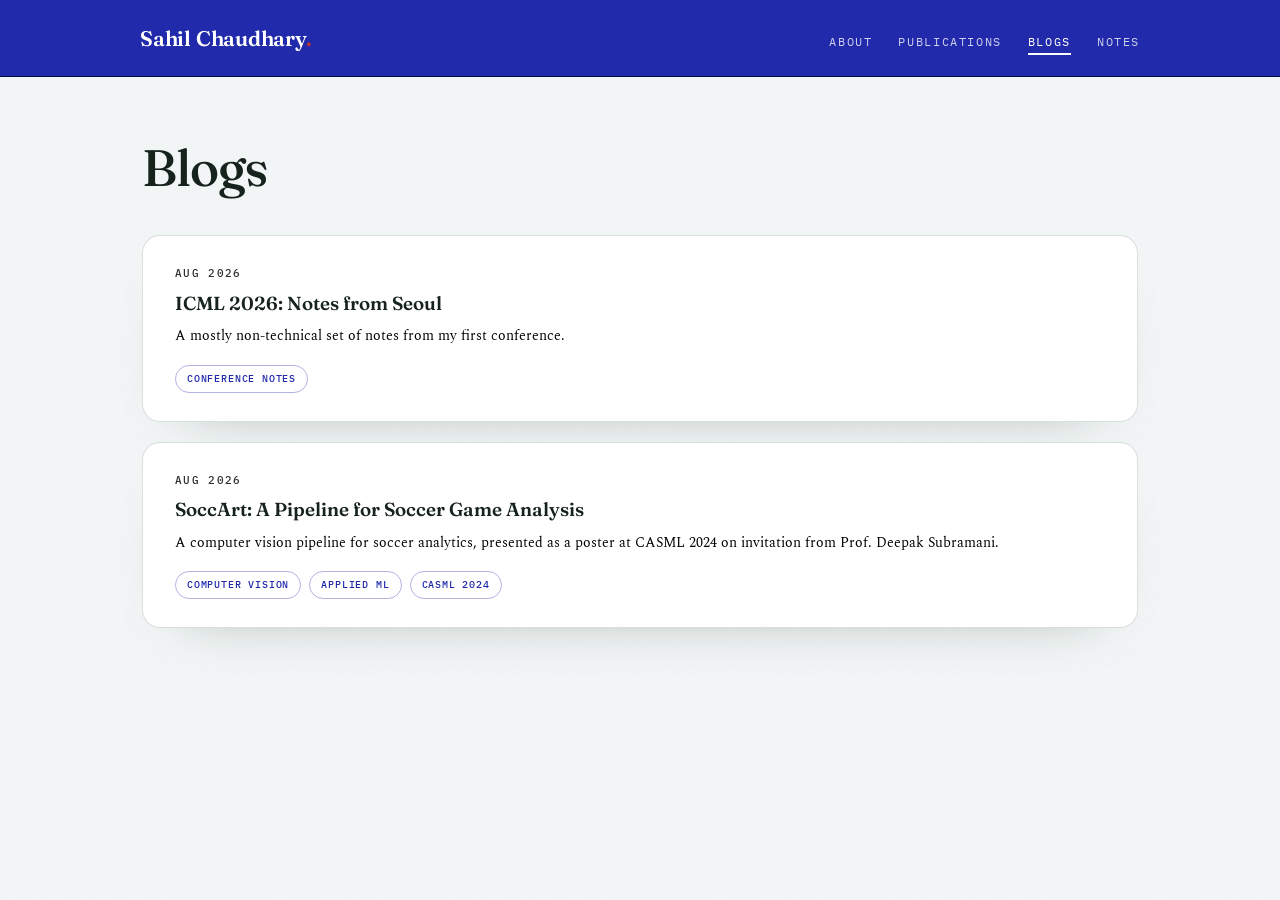
==== commit 488aeec6: "didn't like grid view" ====
--- a/blogs.html
+++ b/blogs.html
@@ -10,7 +10,6 @@
   <link rel="stylesheet" href="style.css" />
 </head>
 <body>
-  <div class="grid-layer" aria-hidden="true"></div>
   <div class="grain-layer" aria-hidden="true"></div>
 
   <div class="page">
--- a/style.css
+++ b/style.css
@@ -1,14 +1,14 @@
 :root{
-  --paper:#eaf0ec;
+  --paper:#f2f6f6;
   --ink:#16221c;
   --ink-soft:#000000;
   --ink-faint:#2c2f2e;
-  --pen-blue:#2540c8;
-  --pen-blue-deep:#1b2e8f;
+  --pen-blue:rgb(33, 42, 171);
+  --pen-blue-deep:#010c45;
   --pen-red:#bf3529;
   --line:rgba(30,55,42,.09);
   --line-strong:rgba(30,55,42,.16);
-  --frame:#fbfdfb;
+  --frame:#fbfdfd;
   --grain:.05;
   --serif:"Spectral",Georgia,serif;
   --display:"Fraunces",Georgia,serif;
@@ -28,18 +28,6 @@
   text-rendering:optimizeLegibility;
 }
 
-/* ---- graph-paper grid (fixed, behind everything) ---- */
-.grid-layer{
-  position:fixed; inset:0; z-index:0; pointer-events:none;
-  background-image:
-    linear-gradient(to right, var(--line) 1px, transparent 1px),
-    linear-gradient(to bottom, var(--line) 1px, transparent 1px),
-    linear-gradient(to right, var(--line-strong) 1px, transparent 1px),
-    linear-gradient(to bottom, var(--line-strong) 1px, transparent 1px);
-  background-size:27px 27px, 27px 27px, 135px 135px, 135px 135px;
-  -webkit-mask-image:radial-gradient(140% 100% at 50% 0%, #000 55%, transparent 100%);
-          mask-image:radial-gradient(140% 100% at 50% 0%, #000 55%, transparent 100%);
-}
 /* ---- film grain (fixed, opacity driven by scroll) ---- */
 .grain-layer{
   position:fixed; inset:0; z-index:1; pointer-events:none;
@@ -56,25 +44,24 @@
 /* ---- top nav ---- */
 header.nav{
   position:sticky; top:0; z-index:20;
-  backdrop-filter:blur(7px);
-  background:color-mix(in srgb, var(--paper) 78%, transparent);
-  border-bottom:1px solid var(--line);
+  background:var(--pen-blue);
+  border-bottom:1px solid var(--pen-blue-deep);
 }
 .nav-inner{display:flex; align-items:baseline; justify-content:space-between; padding:20px 0;}
 .brand{
   font-family:var(--display); font-weight:600; font-size:1.32rem; letter-spacing:-.01em;
-  color:var(--ink); text-decoration:none;
+  color:#fff; text-decoration:none;
 }
 .brand .dot{color:var(--pen-red);}
 nav.menu{display:flex; gap:26px;}
 nav.menu a{
   font-family:var(--mono); font-size:.72rem; letter-spacing:.14em; text-transform:uppercase;
-  color:var(--ink-soft); text-decoration:none; padding-bottom:3px; position:relative;
-}
-nav.menu a[aria-current="page"]{color:var(--pen-blue);}
+  color:rgba(255,255,255,.78); text-decoration:none; padding-bottom:3px; position:relative;
+}
+nav.menu a[aria-current="page"]{color:#fff;}
 nav.menu a::after{
   content:""; position:absolute; left:0; right:100%; bottom:0; height:1.5px;
-  background:var(--pen-blue); transition:right .28s cubic-bezier(.2,.7,.2,1);
+  background:#fff; transition:right .28s cubic-bezier(.2,.7,.2,1);
 }
 nav.menu a:hover::after, nav.menu a[aria-current="page"]::after{right:0;}
 
